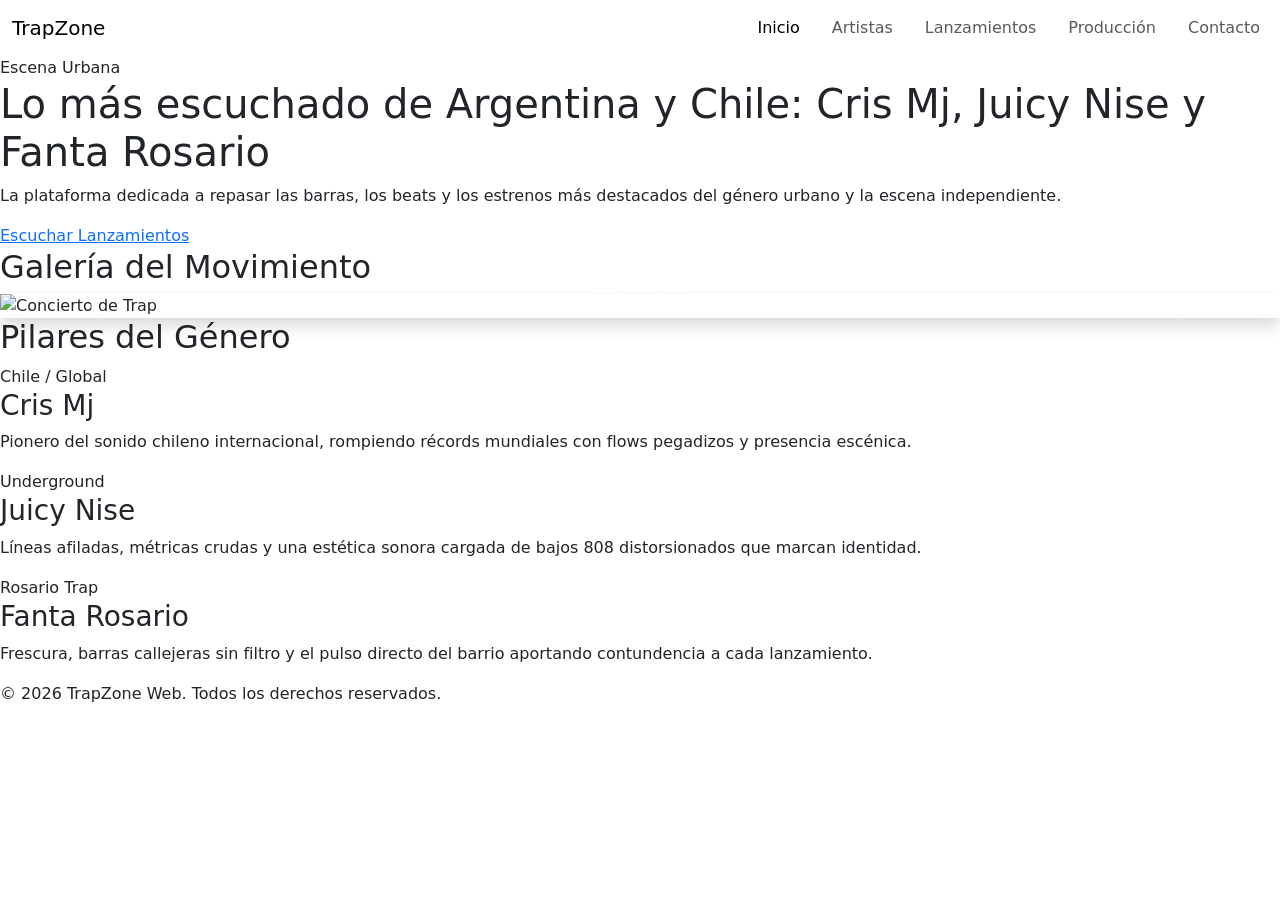
==== index.html @ 8b2aab8f "feat: update HTML files and fix relative routing" ====
<!DOCTYPE html>
<html lang="es">
<head>
  <meta charset="UTF-8">
  <meta name="viewport" content="width=device-width, initial-scale=1.0">
  <title>El Movimiento | Trap &amp; Reggaetón</title>

  <link href="https://cdn.jsdelivr.net/npm/bootstrap@5.3.3/dist/css/bootstrap.min.css" rel="stylesheet" integrity="sha384-QWTKZyjpPEjISv5WaRU9OFeRpok6YctnYmDr5pNlyT2bRjXh0JMhjY6hW+ALEwIH" crossorigin="anonymous">
  <link rel="preconnect" href="https://fonts.googleapis.com">
  <link rel="preconnect" href="https://fonts.gstatic.com" crossorigin>
  <link href="https://fonts.googleapis.com/css2?family=Montserrat:wght@600;700&family=Open+Sans:wght@400;600&display=swap" rel="stylesheet">
  <link rel="stylesheet" href="./styles/styles.css">
</head>
<body>

  <header>
    <nav class="navbar navbar-expand-lg navbar-trapzone">
      <div class="container-fluid">
        <a class="navbar-brand logotipo" href="./index.html">TrapZone</a>
        <button class="navbar-toggler" type="button" data-bs-toggle="collapse" data-bs-target="#navbarNav" aria-controls="navbarNav" aria-expanded="false" aria-label="Toggle navigation">
          <span class="navbar-toggler-icon"></span>
        </button>
        <div class="collapse navbar-collapse justify-content-end" id="navbarNav">
          <ul class="navbar-nav gap-3">
            <li class="nav-item"><a class="nav-link active" href="./index.html">Inicio</a></li>
            <li class="nav-item"><a class="nav-link" href="./pages/sobre-mi.html">Artistas</a></li>
            <li class="nav-item"><a class="nav-link" href="./pages/proyectos.html">Lanzamientos</a></li>
            <li class="nav-item"><a class="nav-link" href="./pages/servicios.html">Producción</a></li>
            <li class="nav-item"><a class="nav-link" href="./pages/contacto.html">Contacto</a></li>
          </ul>
        </div>
      </div>
    </nav>
  </header>

  <main class="contenedor-principal">
    <!-- Hero Section -->
    <section class="seccion-hero">
      <span class="etiqueta-destaque">Escena Urbana</span>
      <h1 class="titulo-principal">Lo más escuchado de Argentina y Chile: Cris Mj, Juicy Nise y Fanta Rosario</h1>
      <p class="texto-destacado">
        La plataforma dedicada a repasar las barras, los beats y los estrenos más destacados del género urbano y la escena independiente.
      </p>
      <a href="./pages/proyectos.html" class="boton-primario">Escuchar Lanzamientos</a>
    </section>


    <section class="seccion-contenido">
      <h2 class="subtitulo-seccion">Galería del Movimiento</h2>
      <div id="carouselTrapZone" class="carousel slide carousel-trapzone shadow" data-bs-ride="carousel">
        <div class="carousel-indicators">
          <button type="button" data-bs-target="#carouselTrapZone" data-bs-slide-to="0" class="active" aria-current="true" aria-label="Slide 1"></button>
          <button type="button" data-bs-target="#carouselTrapZone" data-bs-slide-to="1" aria-label="Slide 2"></button>
          <button type="button" data-bs-target="#carouselTrapZone" data-bs-slide-to="2" aria-label="Slide 3"></button>
        </div>
        <div class="carousel-inner">
          <div class="carousel-item active" data-bs-interval="4000">
            <img src="https://images.unsplash.com/photo-1514525253161-7a46d19cd819?q=80&w=1200&auto=format&fit=crop" class="d-block w-100" alt="Concierto de Trap">
            <div class="carousel-caption d-none d-md-block">
              <h5>Escena en Vivo</h5>
              <p>Los mejores festivales y tocatas del circuito urbano actual.</p>
            </div>
          </div>
          <div class="carousel-item" data-bs-interval="4000">
            <img src="https://images.unsplash.com/photo-1598488035139-bdbb2231ce04?q=80&w=1200&auto=format&fit=crop" class="d-block w-100" alt="Estudio de Grabación">
            <div class="carousel-caption d-none d-md-block">
              <h5>Producción Profesional</h5>
              <p>Sesiones de grabación y mezcla con bajos 808 calibrados.</p>
            </div>
          </div>
          <div class="carousel-item" data-bs-interval="4000">
            <img src="https://images.unsplash.com/photo-1511671782779-c97d3d27a1d4?q=80&w=1200&auto=format&fit=crop" class="d-block w-100" alt="Cultura Urbana">
            <div class="carousel-caption d-none d-md-block">
              <h5>Cultura y Estilo</h5>
              <p>Moda urbana, lanzamientos y tendencias que marcan la pauta.</p>
            </div>
          </div>
        </div>
        <button class="carousel-control-prev" type="button" data-bs-target="#carouselTrapZone" data-bs-slide="prev">
          <span class="carousel-control-prev-icon" aria-hidden="true"></span>
          <span class="visually-hidden">Anterior</span>
        </button>
        <button class="carousel-control-next" type="button" data-bs-target="#carouselTrapZone" data-bs-slide="next">
          <span class="carousel-control-next-icon" aria-hidden="true"></span>
          <span class="visually-hidden">Siguiente</span>
        </button>
      </div>
    </section>


    <section class="seccion-contenido">
      <h2 class="subtitulo-seccion">Pilares del Género</h2>
      <div class="contenedor-tarjetas-flex">
        <article class="tarjeta" tabindex="0">
          <span class="etiqueta-destaque">Chile / Global</span>
          <h3 class="titulo-tarjeta">Cris Mj</h3>
          <p class="texto-cuerpo">Pionero del sonido chileno internacional, rompiendo récords mundiales con flows pegadizos y presencia escénica.</p>
        </article>
        <article class="tarjeta" tabindex="0">
          <span class="etiqueta-destaque">Underground</span>
          <h3 class="titulo-tarjeta">Juicy Nise</h3>
          <p class="texto-cuerpo">Líneas afiladas, métricas crudas y una estética sonora cargada de bajos 808 distorsionados que marcan identidad.</p>
        </article>
        <article class="tarjeta" tabindex="0">
          <span class="etiqueta-destaque">Rosario Trap</span>
          <h3 class="titulo-tarjeta">Fanta Rosario</h3>
          <p class="texto-cuerpo">Frescura, barras callejeras sin filtro y el pulso directo del barrio aportando contundencia a cada lanzamiento.</p>
        </article>
      </div>
    </section>
  </main>

  <footer class="pie-pagina">
    <p class="texto-copyright">&copy; 2026 TrapZone Web. Todos los derechos reservados.</p>
  </footer>


  <script src="https://cdn.jsdelivr.net/npm/bootstrap@5.3.3/dist/js/bootstrap.bundle.min.js" integrity="sha384-YvpcrYf0tY3lHB60NNkmXc5s9fDVZLESaAA55NDzOxhy9GkcIdslK1eN7N6jIeHz" crossorigin="anonymous"></script>
</body>
</html>
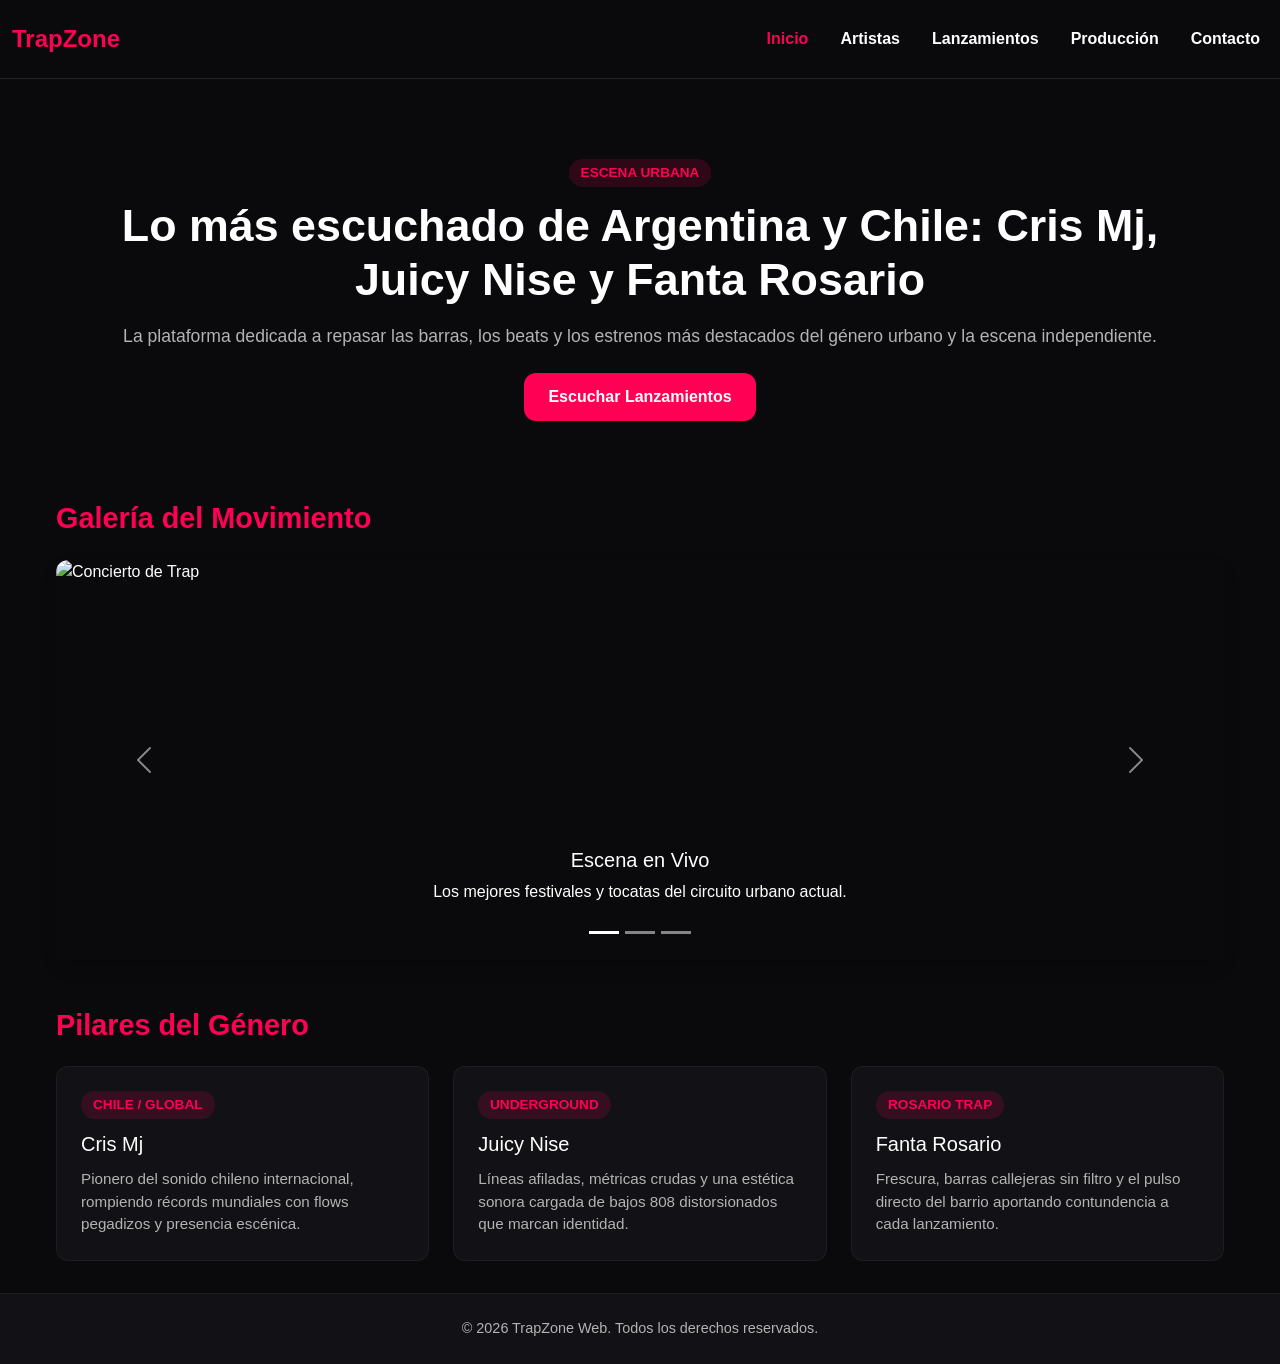
==== commit 1940477b: "feat: implement AOS library, native animations, parametric mixins and full responsive layout" ====
--- a/index.html
+++ b/index.html
@@ -9,6 +9,8 @@
   <link rel="preconnect" href="https://fonts.googleapis.com">
   <link rel="preconnect" href="https://fonts.gstatic.com" crossorigin>
   <link href="https://fonts.googleapis.com/css2?family=Montserrat:wght@600;700&family=Open+Sans:wght@400;600&display=swap" rel="stylesheet">
+  <!-- Librería externa de Animación AOS -->
+  <link rel="stylesheet" href="https://unpkg.com/aos@next/dist/aos.css" />
   <link rel="stylesheet" href="./styles/styles.css">
 </head>
 <body>
@@ -34,8 +36,8 @@
   </header>
 
   <main class="contenedor-principal">
-    <!-- Hero Section -->
-    <section class="seccion-hero">
+    <!-- Hero Section con animación AOS -->
+    <section class="seccion-hero" data-aos="fade-down">
       <span class="etiqueta-destaque">Escena Urbana</span>
       <h1 class="titulo-principal">Lo más escuchado de Argentina y Chile: Cris Mj, Juicy Nise y Fanta Rosario</h1>
       <p class="texto-destacado">
@@ -44,8 +46,7 @@
       <a href="./pages/proyectos.html" class="boton-primario">Escuchar Lanzamientos</a>
     </section>
 
-
-    <section class="seccion-contenido">
+    <section class="seccion-contenido" data-aos="fade-up">
       <h2 class="subtitulo-seccion">Galería del Movimiento</h2>
       <div id="carouselTrapZone" class="carousel slide carousel-trapzone shadow" data-bs-ride="carousel">
         <div class="carousel-indicators">
@@ -87,21 +88,20 @@
       </div>
     </section>
 
-
     <section class="seccion-contenido">
-      <h2 class="subtitulo-seccion">Pilares del Género</h2>
+      <h2 class="subtitulo-seccion" data-aos="fade-right">Pilares del Género</h2>
       <div class="contenedor-tarjetas-flex">
-        <article class="tarjeta" tabindex="0">
+        <article class="tarjeta" tabindex="0" data-aos="fade-up" data-aos-delay="100">
           <span class="etiqueta-destaque">Chile / Global</span>
           <h3 class="titulo-tarjeta">Cris Mj</h3>
           <p class="texto-cuerpo">Pionero del sonido chileno internacional, rompiendo récords mundiales con flows pegadizos y presencia escénica.</p>
         </article>
-        <article class="tarjeta" tabindex="0">
+        <article class="tarjeta" tabindex="0" data-aos="fade-up" data-aos-delay="200">
           <span class="etiqueta-destaque">Underground</span>
           <h3 class="titulo-tarjeta">Juicy Nise</h3>
           <p class="texto-cuerpo">Líneas afiladas, métricas crudas y una estética sonora cargada de bajos 808 distorsionados que marcan identidad.</p>
         </article>
-        <article class="tarjeta" tabindex="0">
+        <article class="tarjeta" tabindex="0" data-aos="fade-up" data-aos-delay="300">
           <span class="etiqueta-destaque">Rosario Trap</span>
           <h3 class="titulo-tarjeta">Fanta Rosario</h3>
           <p class="texto-cuerpo">Frescura, barras callejeras sin filtro y el pulso directo del barrio aportando contundencia a cada lanzamiento.</p>
@@ -114,7 +114,14 @@
     <p class="texto-copyright">&copy; 2026 TrapZone Web. Todos los derechos reservados.</p>
   </footer>
 
-
   <script src="https://cdn.jsdelivr.net/npm/bootstrap@5.3.3/dist/js/bootstrap.bundle.min.js" integrity="sha384-YvpcrYf0tY3lHB60NNkmXc5s9fDVZLESaAA55NDzOxhy9GkcIdslK1eN7N6jIeHz" crossorigin="anonymous"></script>
+  <!-- Script y ejecución de AOS -->
+  <script src="https://unpkg.com/aos@next/dist/aos.js"></script>
+  <script>
+    AOS.init({
+      duration: 800,
+      once: true
+    });
+  </script>
 </body>
 </html>
--- a/styles/styles.css
+++ b/styles/styles.css
@@ -0,0 +1,191 @@
+* {
+  box-sizing: border-box;
+  margin: 0;
+  padding: 0;
+}
+
+body {
+  background-color: #0a0a0c;
+  color: #ffffff;
+  font-family: "Open Sans", sans-serif;
+  min-height: 100vh;
+  display: flex;
+  flex-direction: column;
+}
+
+.contenedor-principal {
+  flex: 1;
+  padding: 2rem 1rem;
+  max-width: 1200px;
+  margin: 0 auto;
+  width: 100%;
+}
+
+h1, h2, h3, h4, h5, h6, .logotipo {
+  font-family: "Montserrat", sans-serif;
+}
+
+.titulo-principal {
+  font-size: clamp(1.8rem, 4vw, 2.8rem);
+  font-weight: 700;
+  margin-bottom: 1rem;
+}
+
+.subtitulo-seccion {
+  font-size: 1.8rem;
+  font-weight: 600;
+  margin-bottom: 1.5rem;
+  color: #ff0055;
+}
+
+.texto-destacado {
+  font-size: 1.1rem;
+  color: #b3b3b3;
+  margin-bottom: 1.5rem;
+}
+
+.etiqueta-destaque {
+  display: inline-block;
+  background-color: rgba(255, 0, 85, 0.15);
+  color: #ff0055;
+  padding: 0.25rem 0.75rem;
+  border-radius: 20px;
+  font-size: 0.85rem;
+  font-weight: 600;
+  margin-bottom: 0.75rem;
+  text-transform: uppercase;
+}
+
+.seccion-hero {
+  text-align: center;
+  padding: 3rem 1rem;
+  margin-bottom: 2rem;
+}
+
+.navbar-trapzone {
+  background-color: #0a0a0c;
+  border-bottom: 1px solid rgba(255, 255, 255, 0.1);
+  padding: 1rem 0;
+}
+.navbar-trapzone .logotipo {
+  color: #ff0055;
+  font-size: 1.5rem;
+  font-weight: 700;
+}
+.navbar-trapzone .logotipo:hover {
+  color: #00f2fe;
+}
+.navbar-trapzone .nav-link {
+  color: #ffffff;
+  font-weight: 600;
+}
+.navbar-trapzone .nav-link:hover, .navbar-trapzone .nav-link.active {
+  color: #ff0055;
+}
+.navbar-trapzone .navbar-toggler {
+  border-color: rgba(255, 255, 255, 0.2);
+}
+.navbar-trapzone .navbar-toggler .navbar-toggler-icon {
+  filter: invert(1);
+}
+
+.pie-pagina {
+  background-color: #121216;
+  border-top: 1px solid rgba(255, 255, 255, 0.05);
+  text-align: center;
+  padding: 1.5rem;
+  margin-top: auto;
+}
+.pie-pagina .texto-copyright {
+  color: #b3b3b3;
+  font-size: 0.9rem;
+  margin: 0;
+}
+
+.boton-primario {
+  display: inline-block;
+  background-color: #ff0055;
+  color: #ffffff;
+  padding: 0.75rem 1.5rem;
+  border-radius: 12px;
+  font-weight: 600;
+  text-decoration: none;
+  border: none;
+  cursor: pointer;
+  transition: all 0.3s ease;
+}
+.boton-primario:hover {
+  background-color: #e0004c;
+  color: #ffffff;
+}
+
+.contenedor-tarjetas-flex {
+  display: grid;
+  grid-template-columns: repeat(auto-fit, minmax(280px, 1fr));
+  gap: 1.5rem;
+}
+
+.tarjeta {
+  background-color: #121216;
+  border: 1px solid rgba(255, 255, 255, 0.05);
+  border-radius: 12px;
+  padding: 1.5rem;
+  transition: all 0.3s ease;
+}
+.tarjeta:hover {
+  transform: translateY(-5px);
+  border-color: rgba(255, 0, 85, 0.5);
+}
+.tarjeta .titulo-tarjeta {
+  font-size: 1.25rem;
+  color: #ffffff;
+  margin-bottom: 0.75rem;
+}
+.tarjeta .texto-cuerpo {
+  color: #b3b3b3;
+  font-size: 0.95rem;
+  margin: 0;
+}
+
+.carousel-trapzone {
+  border-radius: 12px;
+  overflow: hidden;
+  margin-bottom: 3rem;
+}
+.carousel-trapzone .carousel-item img {
+  height: 400px;
+  object-fit: cover;
+}
+
+.formulario-contacto {
+  max-width: 600px;
+  margin: 0 auto;
+}
+.formulario-contacto .grupo-formulario {
+  margin-bottom: 1.25rem;
+}
+.formulario-contacto .grupo-formulario .etiqueta-campo {
+  display: block;
+  margin-bottom: 0.5rem;
+  color: #ffffff;
+  font-weight: 600;
+}
+.formulario-contacto .grupo-formulario .campo-texto,
+.formulario-contacto .grupo-formulario .area-texto {
+  width: 100%;
+  background-color: #121216;
+  border: 1px solid rgba(255, 255, 255, 0.1);
+  border-radius: 12px;
+  padding: 0.75rem 1rem;
+  color: #ffffff;
+}
+.formulario-contacto .grupo-formulario .campo-texto:focus,
+.formulario-contacto .grupo-formulario .area-texto:focus {
+  outline: none;
+  border-color: #ff0055;
+}
+.formulario-contacto .boton-envio {
+  width: 100%;
+}
+
+/*# sourceMappingURL=styles.css.map */
